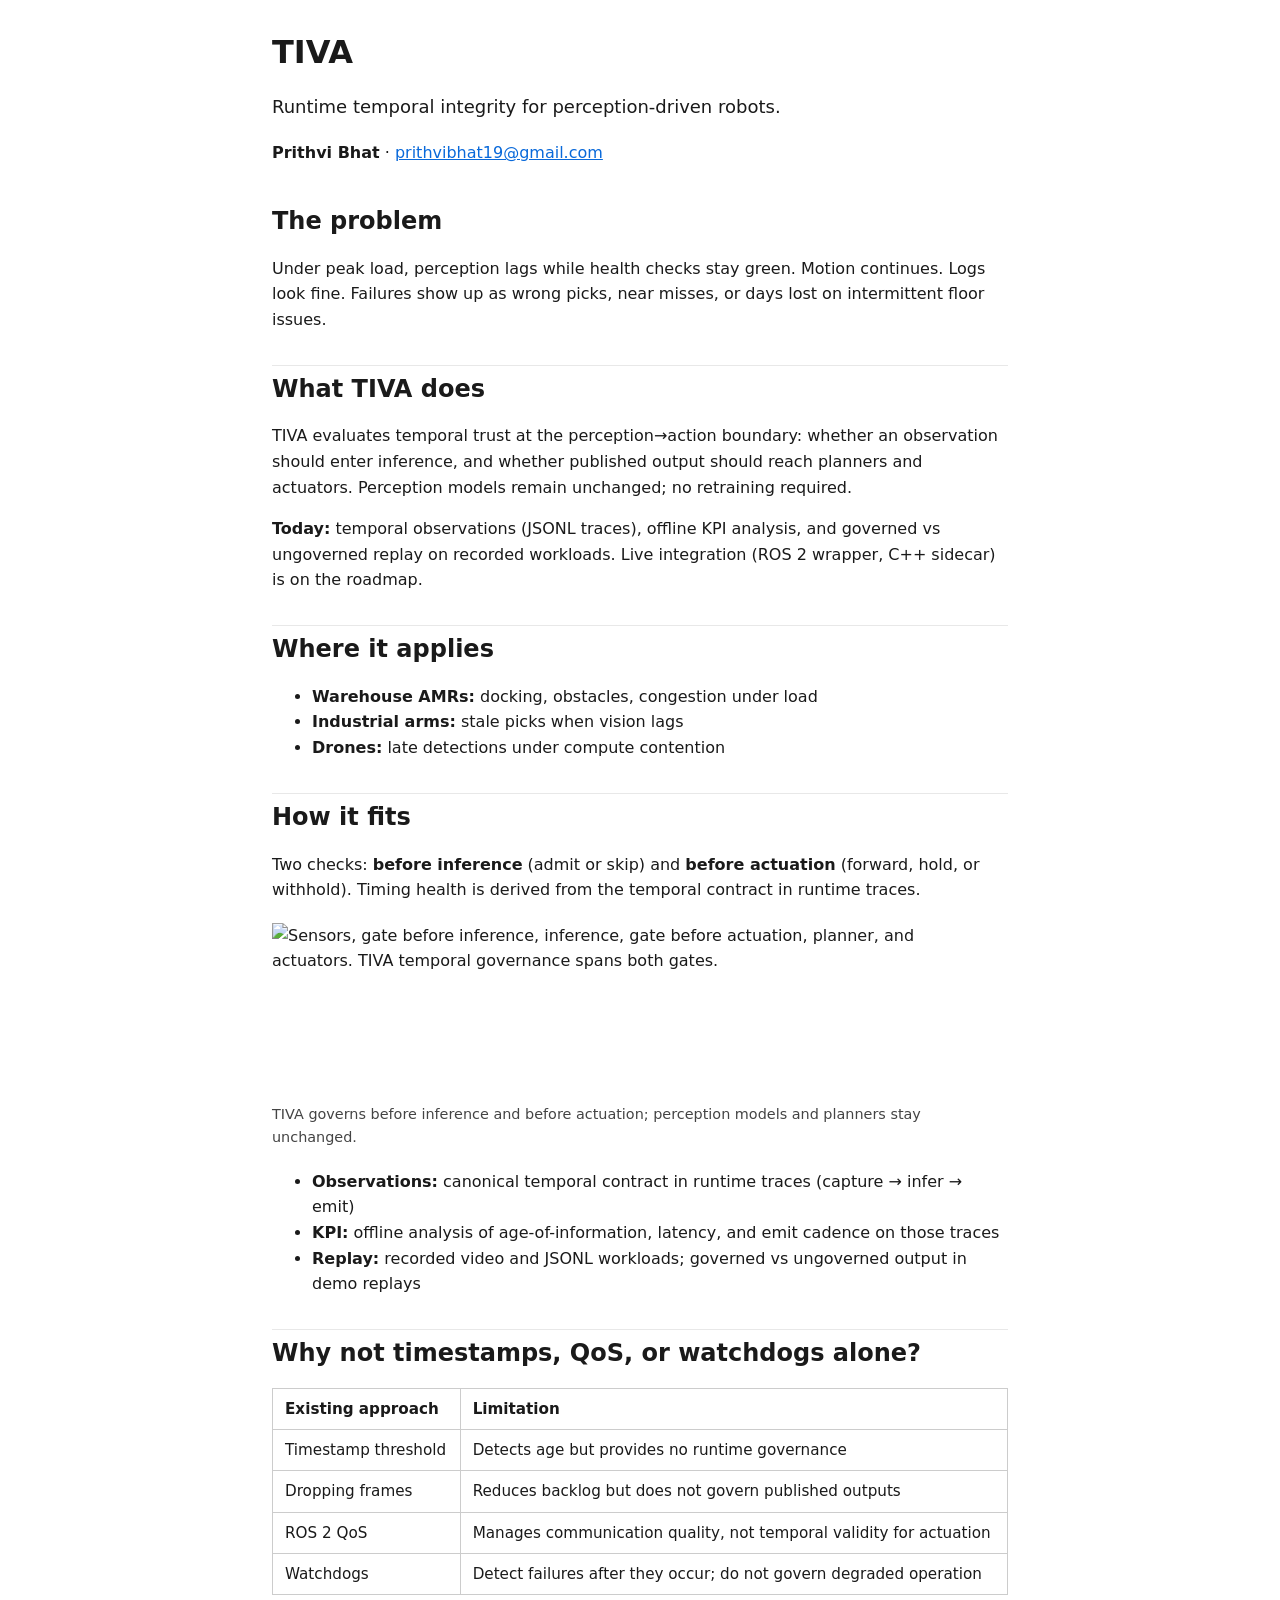
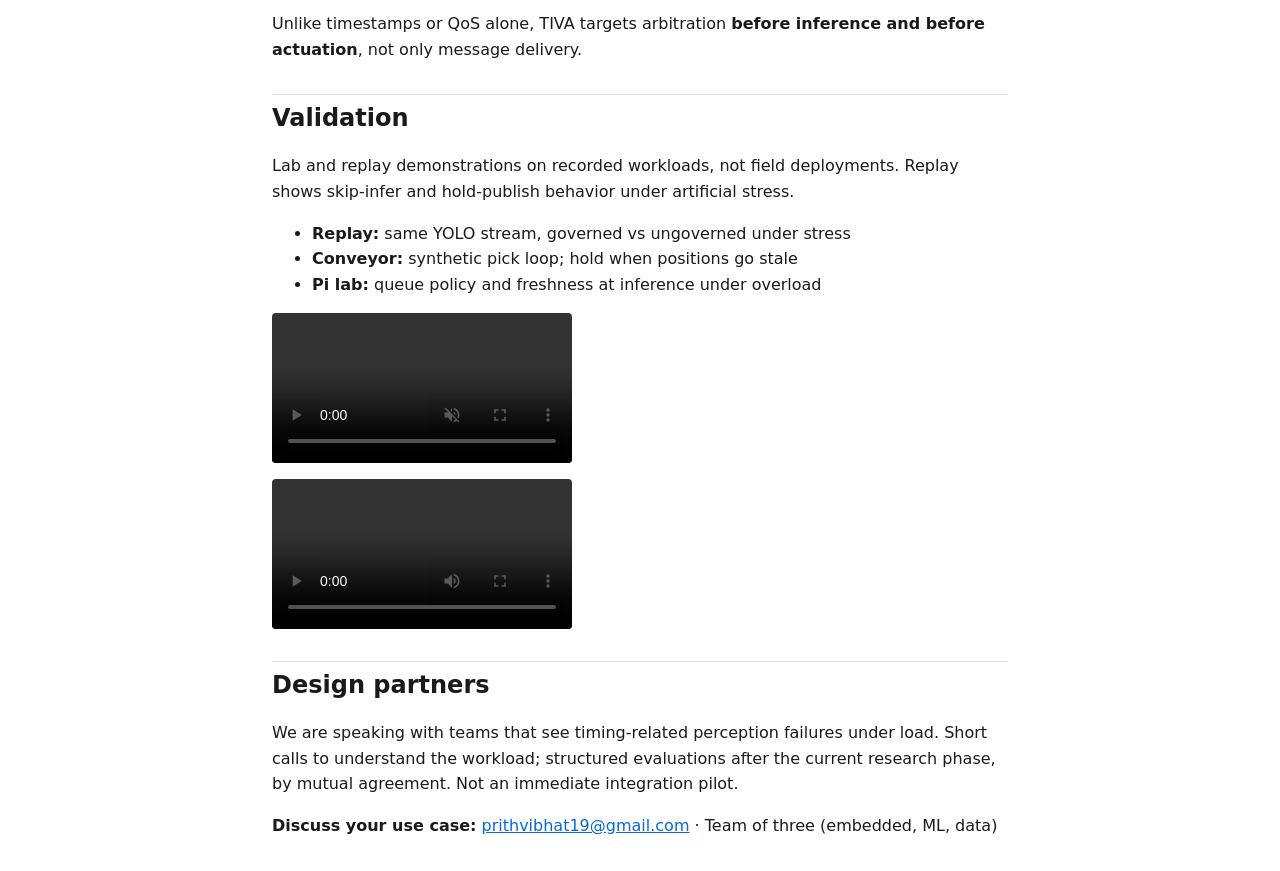
==== docs/index.html @ 8845ef8a "Update site" ====
<!DOCTYPE html>
<html lang="en">
<head>
  <meta charset="utf-8">
  <meta name="viewport" content="width=device-width, initial-scale=1">
  <title>TIVA: Runtime temporal integrity for perception-driven robots</title>
  <meta name="description" content="TIVA evaluates temporal trust before inference and before actuation in perception-driven robots.">
  <link rel="stylesheet" href="assets/css/site.css">
</head>
<body>
  <main class="content">
    <h1>TIVA</h1>
    <p class="tagline">Runtime temporal integrity for perception-driven robots.</p>
    <p class="contact"><strong>Prithvi Bhat</strong> · <a href="mailto:prithvibhat19@gmail.com">prithvibhat19@gmail.com</a></p>

    <h2>The problem</h2>
    <p>Under peak load, perception lags while health checks stay green. Motion continues. Logs look fine. Failures show up as wrong picks, near misses, or days lost on intermittent floor issues.</p>

    <h2>What TIVA does</h2>
    <p>TIVA evaluates temporal trust at the perception→action boundary: whether an observation should enter inference, and whether published output should reach planners and actuators. Perception models remain unchanged; no retraining required.</p>
    <p><strong>Today:</strong> temporal observations (JSONL traces), offline KPI analysis, and governed vs ungoverned replay on recorded workloads. Live integration (ROS 2 wrapper, C++ sidecar) is on the roadmap.</p>

    <h2>Where it applies</h2>
    <ul>
      <li><strong>Warehouse AMRs:</strong> docking, obstacles, congestion under load</li>
      <li><strong>Industrial arms:</strong> stale picks when vision lags</li>
      <li><strong>Drones:</strong> late detections under compute contention</li>
    </ul>

    <h2>How it fits</h2>
    <p>Two checks: <strong>before inference</strong> (admit or skip) and <strong>before actuation</strong> (forward, hold, or withhold). Timing health is derived from the temporal contract in runtime traces.</p>
    <figure class="diagram">
      <img src="assets/diagrams/tiva-gates.svg" width="720" height="172" alt="Sensors, gate before inference, inference, gate before actuation, planner, and actuators. TIVA temporal governance spans both gates.">
      <figcaption>TIVA governs before inference and before actuation; perception models and planners stay unchanged.</figcaption>
    </figure>
    <ul>
      <li><strong>Observations:</strong> canonical temporal contract in runtime traces (capture → infer → emit)</li>
      <li><strong>KPI:</strong> offline analysis of age-of-information, latency, and emit cadence on those traces</li>
      <li><strong>Replay:</strong> recorded video and JSONL workloads; governed vs ungoverned output in demo replays</li>
    </ul>

    <h2>Why not timestamps, QoS, or watchdogs alone?</h2>
    <table>
      <thead>
        <tr><th>Existing approach</th><th>Limitation</th></tr>
      </thead>
      <tbody>
        <tr><td>Timestamp threshold</td><td>Detects age but provides no runtime governance</td></tr>
        <tr><td>Dropping frames</td><td>Reduces backlog but does not govern published outputs</td></tr>
        <tr><td>ROS 2 QoS</td><td>Manages communication quality, not temporal validity for actuation</td></tr>
        <tr><td>Watchdogs</td><td>Detect failures after they occur; do not govern degraded operation</td></tr>
      </tbody>
    </table>
    <p>Unlike timestamps or QoS alone, TIVA targets arbitration <strong>before inference and before actuation</strong>, not only message delivery.</p>

    <h2>Validation</h2>
    <p>Lab and replay demonstrations on recorded workloads, not field deployments. Replay shows skip-infer and hold-publish behavior under artificial stress.</p>
    <ul>
      <li><strong>Replay:</strong> same YOLO stream, governed vs ungoverned under stress</li>
      <li><strong>Conveyor:</strong> synthetic pick loop; hold when positions go stale</li>
      <li><strong>Pi lab:</strong> queue policy and freshness at inference under overload</li>
    </ul>

    <video src="assets/videos/conveyor_20s.mp4" controls autoplay muted loop playsinline></video>
    <video src="assets/videos/replay_comparison_35s.mp4" controls playsinline></video>

    <h2>Design partners</h2>
    <p>We are speaking with teams that see timing-related perception failures under load. Short calls to understand the workload; structured evaluations after the current research phase, by mutual agreement. Not an immediate integration pilot.</p>
    <p><strong>Discuss your use case:</strong> <a href="mailto:prithvibhat19@gmail.com">prithvibhat19@gmail.com</a> · Team of three (embedded, ML, data)</p>
  </main>
</body>
</html>
---- docs/assets/css/site.css ----
body {
  font-family: system-ui, -apple-system, "Segoe UI", Roboto, sans-serif;
  max-width: 46rem;
  margin: 2rem auto;
  padding: 0 1.25rem;
  line-height: 1.6;
  color: #1a1a1a;
}

h1, h2, h3 {
  line-height: 1.25;
}

.acronym {
  font-size: 1rem;
  color: #444;
  margin: 0.25rem 0 0;
}

.tagline {
  font-size: 1.125rem;
  margin-top: 0.5rem;
}

.contact {
  margin-bottom: 2rem;
}

table {
  border-collapse: collapse;
  width: 100%;
  margin: 1rem 0;
  font-size: 0.95rem;
}

th, td {
  border: 1px solid #ccc;
  padding: 0.5rem 0.75rem;
  text-align: left;
  vertical-align: top;
}

video {
  display: block;
  max-width: 100%;
  margin: 1rem 0;
  border-radius: 4px;
}

.diagram {
  margin: 1.25rem 0;
}

.diagram img {
  display: block;
  max-width: 100%;
  height: auto;
}

.diagram figcaption {
  font-size: 0.9rem;
  color: #444;
  margin-top: 0.5rem;
}

a {
  color: #0969da;
}

h2 {
  margin-top: 2rem;
  padding-top: 0.5rem;
  border-top: 1px solid #e8e8e8;
}

h2:first-of-type {
  border-top: none;
  margin-top: 1.5rem;
}
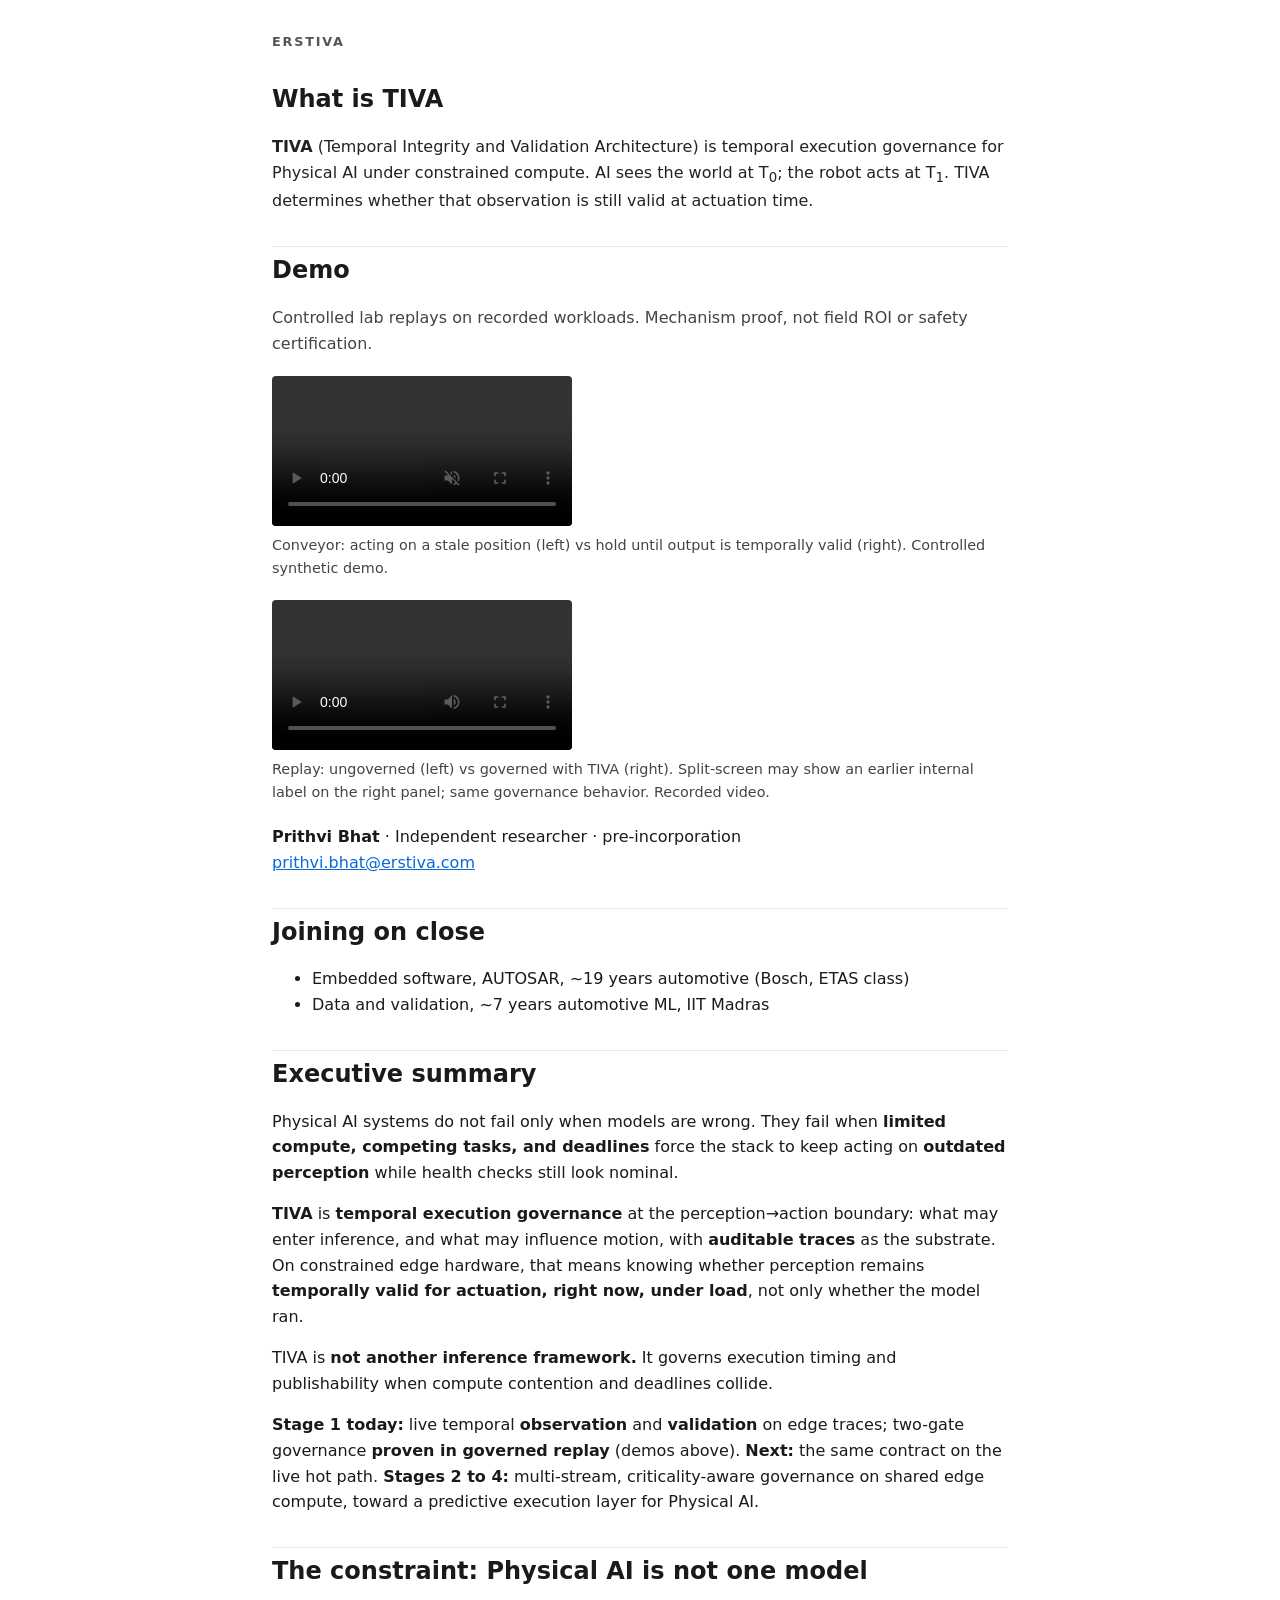
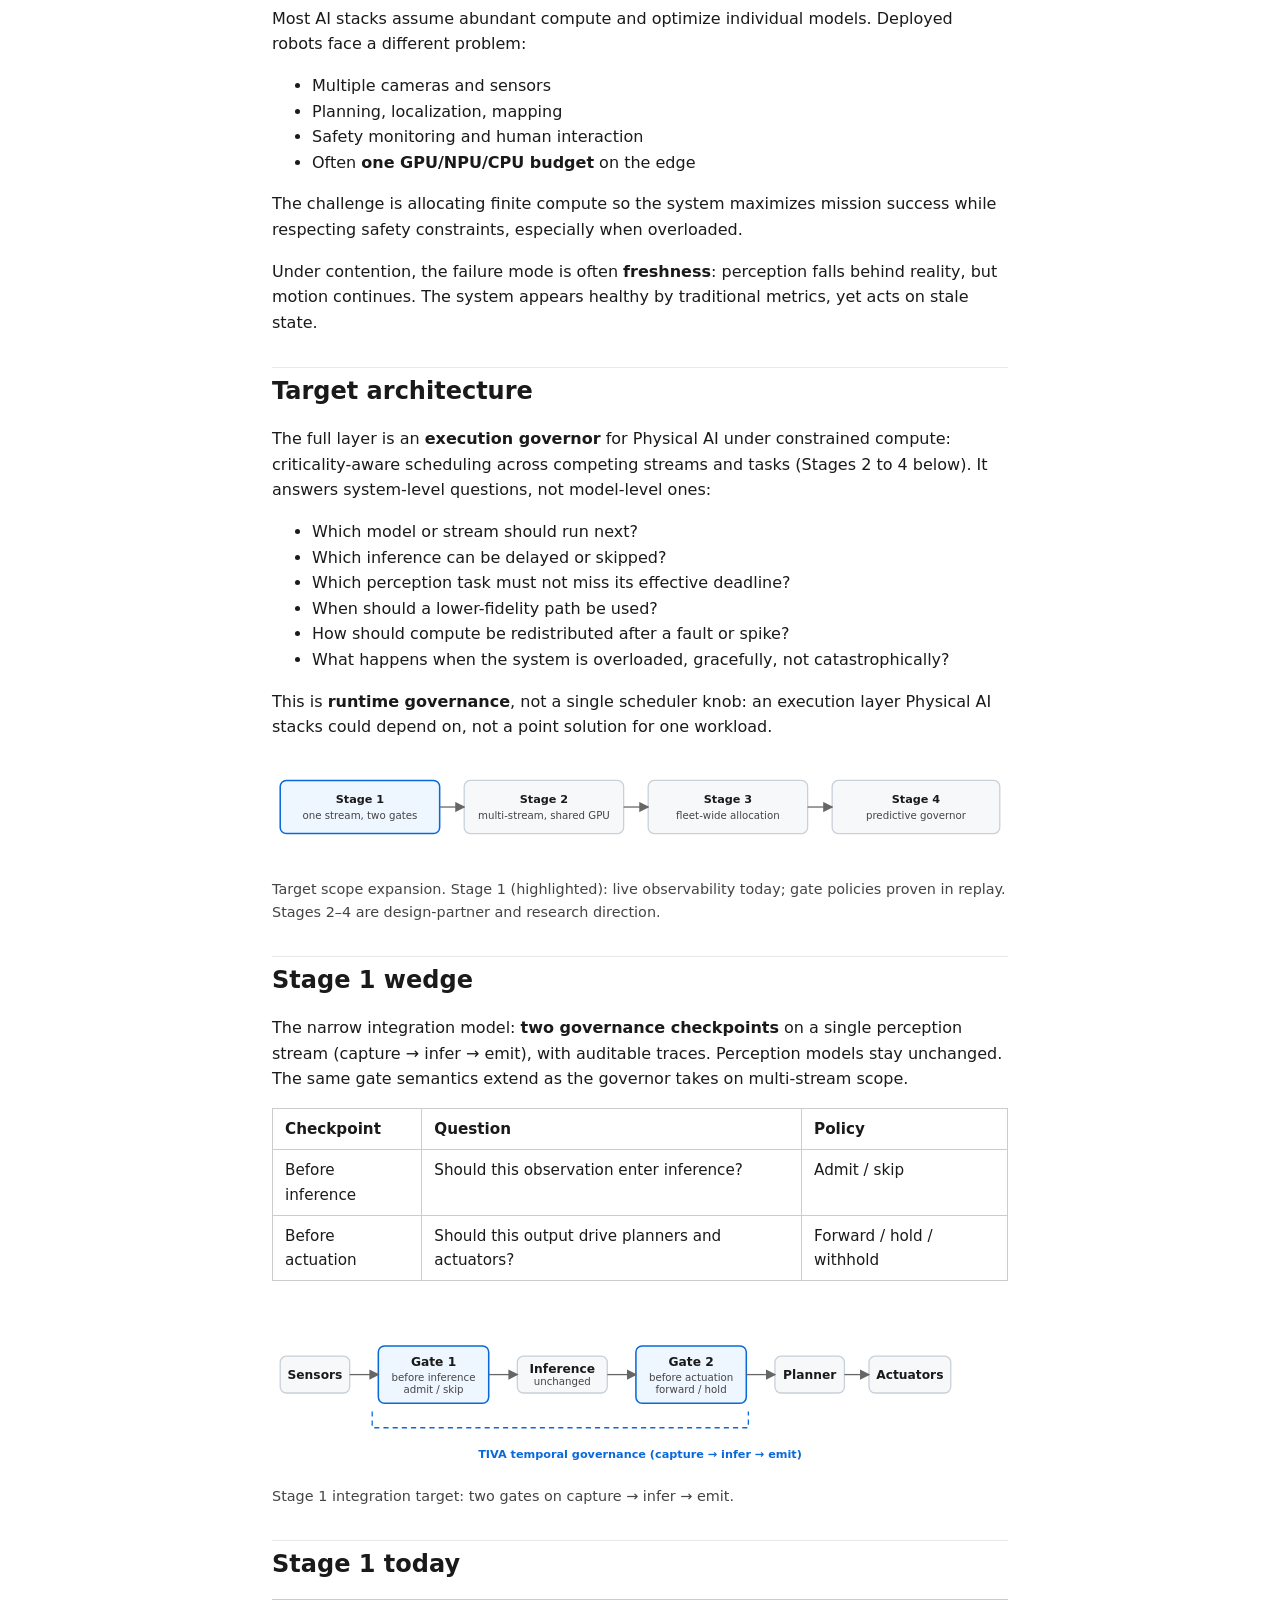
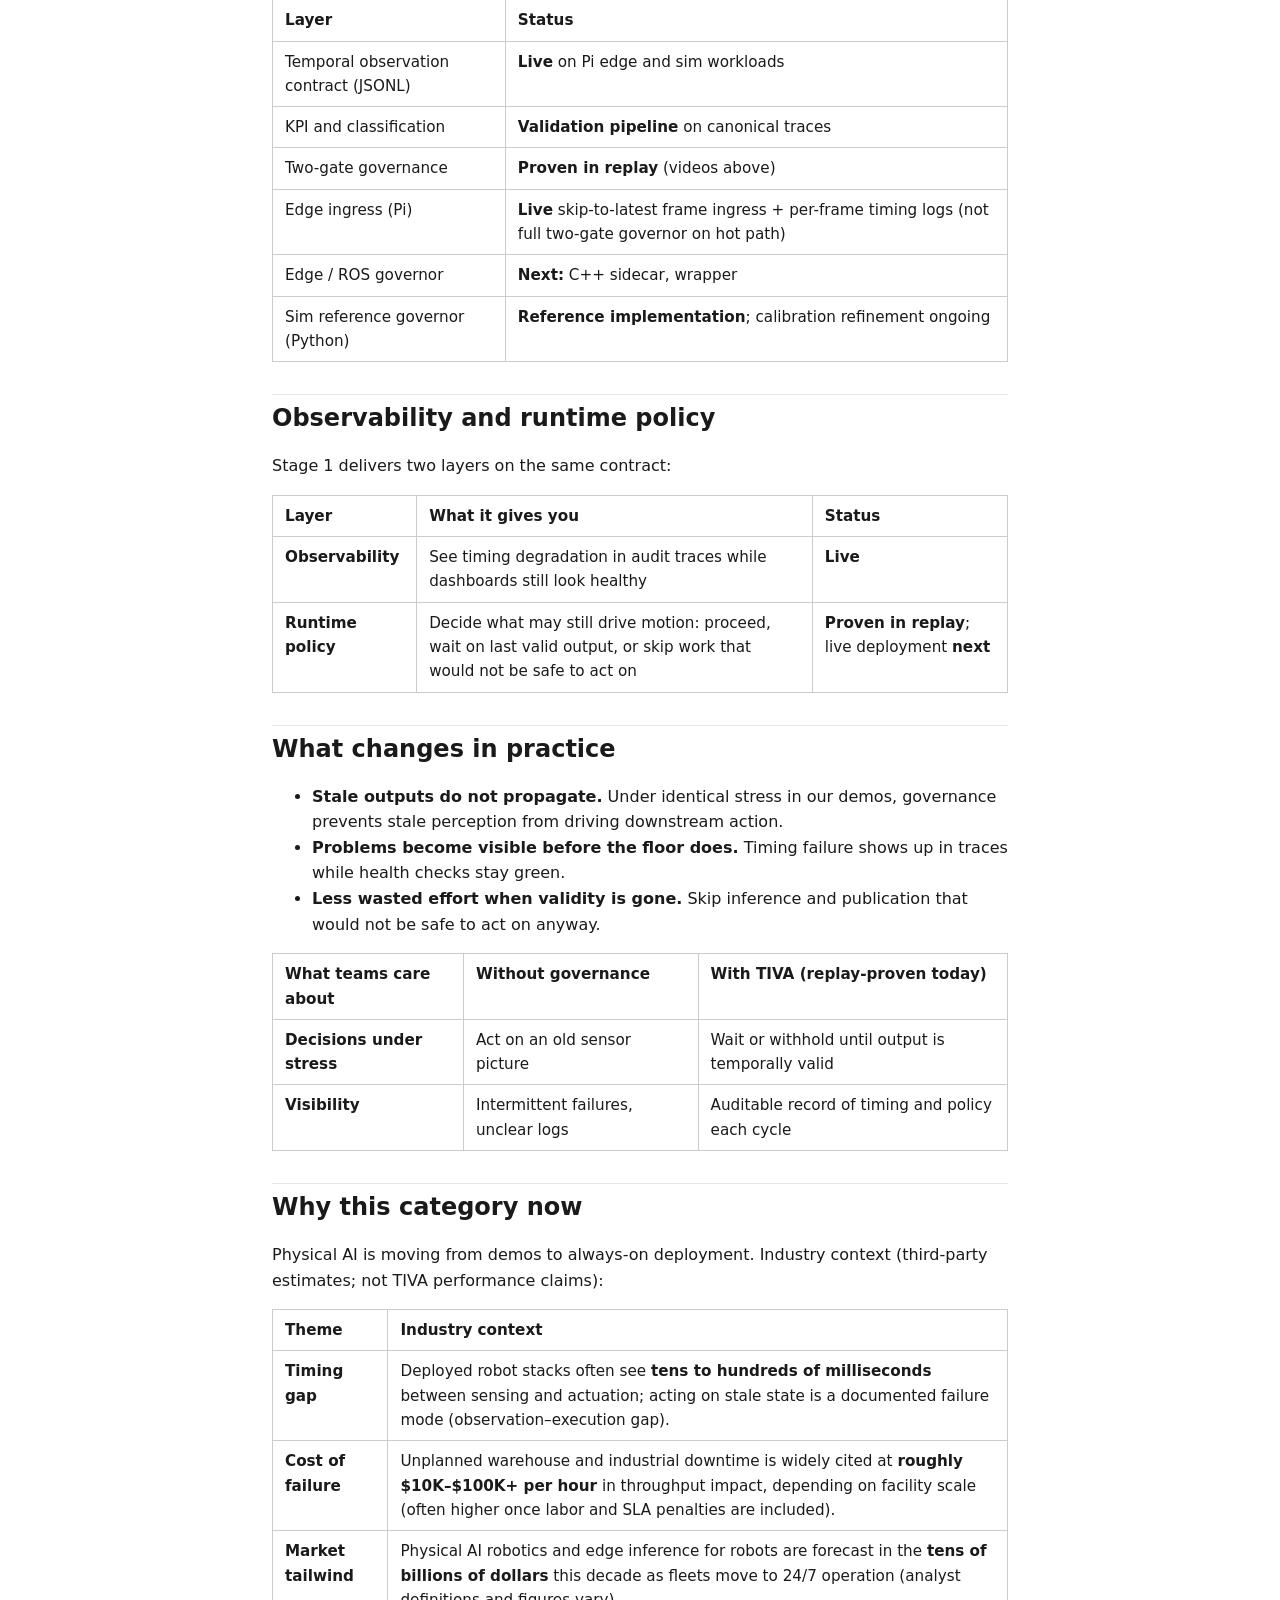
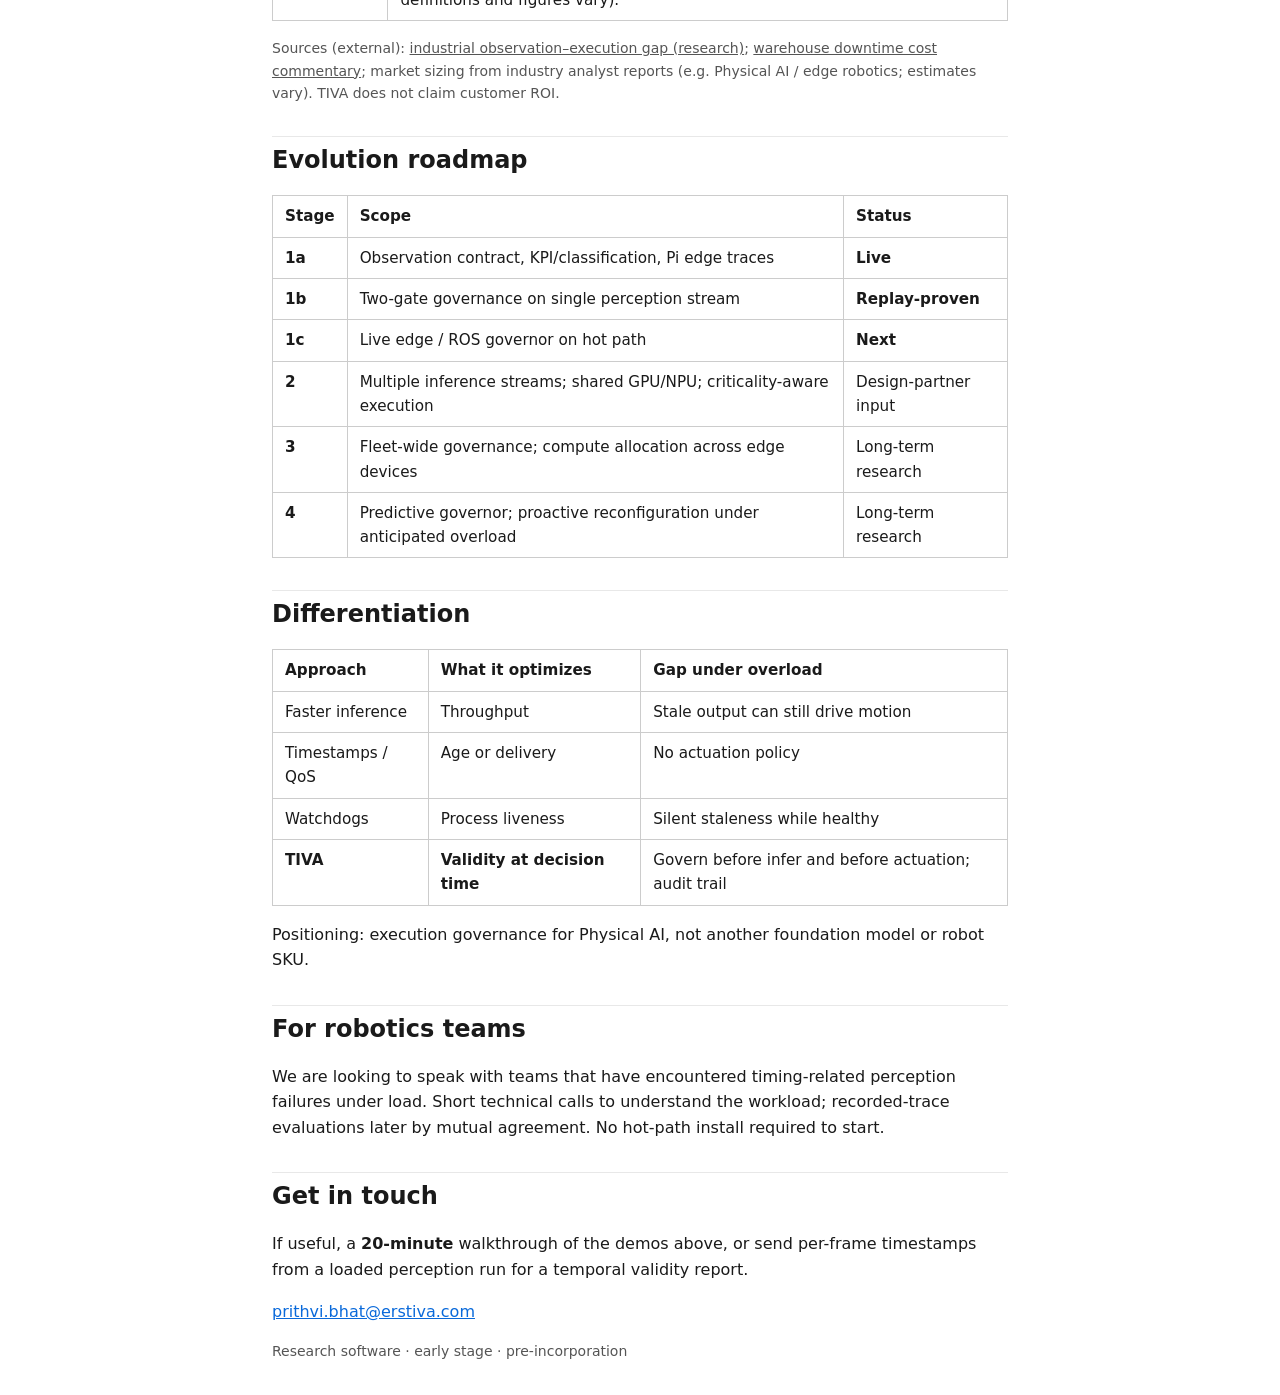
==== commit 1611ca29: "Erstiva public site." ====
--- a/docs/index.html
+++ b/docs/index.html
@@ -3,70 +3,234 @@
 <head>
   <meta charset="utf-8">
   <meta name="viewport" content="width=device-width, initial-scale=1">
-  <title>TIVA: Runtime temporal integrity for perception-driven robots</title>
-  <meta name="description" content="TIVA evaluates temporal trust before inference and before actuation in perception-driven robots.">
+  <script type="module" src="https://static.cloudflareinsights.com/beacon.min.js" data-cf-beacon='{"token": "62fd45e558dd4d1ab7195c3abc549db3"}'></script>
+  <title>Erstiva · TIVA — Temporal execution governance for Physical AI</title>
+  <meta name="description" content="TIVA (Temporal Integrity and Validation Architecture): execution governance at the perception→action boundary. AI sees at T₀; the robot acts at T₁.">
   <link rel="stylesheet" href="assets/css/site.css">
 </head>
 <body>
   <main class="content">
-    <h1>TIVA</h1>
-    <p class="tagline">Runtime temporal integrity for perception-driven robots.</p>
-    <p class="contact"><strong>Prithvi Bhat</strong> · <a href="mailto:prithvibhat19@gmail.com">prithvibhat19@gmail.com</a></p>
-
-    <h2>The problem</h2>
-    <p>Under peak load, perception lags while health checks stay green. Motion continues. Logs look fine. Failures show up as wrong picks, near misses, or days lost on intermittent floor issues.</p>
-
-    <h2>What TIVA does</h2>
-    <p>TIVA evaluates temporal trust at the perception→action boundary: whether an observation should enter inference, and whether published output should reach planners and actuators. Perception models remain unchanged; no retraining required.</p>
-    <p><strong>Today:</strong> temporal observations (JSONL traces), offline KPI analysis, and governed vs ungoverned replay on recorded workloads. Live integration (ROS 2 wrapper, C++ sidecar) is on the roadmap.</p>
-
-    <h2>Where it applies</h2>
-    <ul>
-      <li><strong>Warehouse AMRs:</strong> docking, obstacles, congestion under load</li>
-      <li><strong>Industrial arms:</strong> stale picks when vision lags</li>
-      <li><strong>Drones:</strong> late detections under compute contention</li>
-    </ul>
-
-    <h2>How it fits</h2>
-    <p>Two checks: <strong>before inference</strong> (admit or skip) and <strong>before actuation</strong> (forward, hold, or withhold). Timing health is derived from the temporal contract in runtime traces.</p>
+    <p class="brand-erstiva">Erstiva</p>
+
+    <h2 class="section-first">What is TIVA</h2>
+    <p class="what-is-tiva"><strong>TIVA</strong> (Temporal Integrity and Validation Architecture) is temporal execution governance for Physical AI under constrained compute. AI sees the world at T<sub>0</sub>; the robot acts at T<sub>1</sub>. TIVA determines whether that observation is still valid at actuation time.</p>
+
+    <h2>Demo</h2>
+    <p class="demo-lead">Controlled lab replays on recorded workloads. Mechanism proof, not field ROI or safety certification.</p>
+
+    <figure class="video-block">
+      <video src="assets/videos/conveyor_20s.mp4" controls autoplay muted loop playsinline></video>
+      <figcaption>Conveyor: acting on a stale position (left) vs hold until output is temporally valid (right). Controlled synthetic demo.</figcaption>
+    </figure>
+
+    <figure class="video-block">
+      <video src="assets/videos/replay_comparison_35s.mp4" controls playsinline preload="metadata"></video>
+      <figcaption>Replay: ungoverned (left) vs governed with TIVA (right). Split-screen may show an earlier internal label on the right panel; same governance behavior. Recorded video.</figcaption>
+    </figure>
+
+    <p class="contact"><strong>Prithvi Bhat</strong> · Independent researcher · pre-incorporation<br>
+    <a href="mailto:prithvi.bhat@erstiva.com">prithvi.bhat@erstiva.com</a></p>
+
+    <h2>Joining on close</h2>
+    <ul>
+      <li>Embedded software, AUTOSAR, ~19 years automotive (Bosch, ETAS class)</li>
+      <li>Data and validation, ~7 years automotive ML, IIT Madras</li>
+    </ul>
+
+    <h2>Executive summary</h2>
+    <p>Physical AI systems do not fail only when models are wrong. They fail when <strong>limited compute, competing tasks, and deadlines</strong> force the stack to keep acting on <strong>outdated perception</strong> while health checks still look nominal.</p>
+    <p><strong>TIVA</strong> is <strong>temporal execution governance</strong> at the perception→action boundary: what may enter inference, and what may influence motion, with <strong>auditable traces</strong> as the substrate. On constrained edge hardware, that means knowing whether perception remains <strong>temporally valid for actuation, right now, under load</strong>, not only whether the model ran.</p>
+    <p>TIVA is <strong>not another inference framework.</strong> It governs execution timing and publishability when compute contention and deadlines collide.</p>
+    <p><strong>Stage 1 today:</strong> live temporal <strong>observation</strong> and <strong>validation</strong> on edge traces; two-gate governance <strong>proven in governed replay</strong> (demos above). <strong>Next:</strong> the same contract on the live hot path. <strong>Stages 2 to 4:</strong> multi-stream, criticality-aware governance on shared edge compute, toward a predictive execution layer for Physical AI.</p>
+
+    <h2>The constraint: Physical AI is not one model</h2>
+    <p>Most AI stacks assume abundant compute and optimize individual models. Deployed robots face a different problem:</p>
+    <ul>
+      <li>Multiple cameras and sensors</li>
+      <li>Planning, localization, mapping</li>
+      <li>Safety monitoring and human interaction</li>
+      <li>Often <strong>one GPU/NPU/CPU budget</strong> on the edge</li>
+    </ul>
+    <p>The challenge is allocating finite compute so the system maximizes mission success while respecting safety constraints, especially when overloaded.</p>
+    <p>Under contention, the failure mode is often <strong>freshness</strong>: perception falls behind reality, but motion continues. The system appears healthy by traditional metrics, yet acts on stale state.</p>
+
+    <h2>Target architecture</h2>
+    <p>The full layer is an <strong>execution governor</strong> for Physical AI under constrained compute: criticality-aware scheduling across competing streams and tasks (Stages 2 to 4 below). It answers system-level questions, not model-level ones:</p>
+    <ul>
+      <li>Which model or stream should run next?</li>
+      <li>Which inference can be delayed or skipped?</li>
+      <li>Which perception task must not miss its effective deadline?</li>
+      <li>When should a lower-fidelity path be used?</li>
+      <li>How should compute be redistributed after a fault or spike?</li>
+      <li>What happens when the system is overloaded, gracefully, not catastrophically?</li>
+    </ul>
+    <p>This is <strong>runtime governance</strong>, not a single scheduler knob: an execution layer Physical AI stacks could depend on, not a point solution for one workload.</p>
     <figure class="diagram">
-      <img src="assets/diagrams/tiva-gates.svg" width="720" height="172" alt="Sensors, gate before inference, inference, gate before actuation, planner, and actuators. TIVA temporal governance spans both gates.">
-      <figcaption>TIVA governs before inference and before actuation; perception models and planners stay unchanged.</figcaption>
-    </figure>
-    <ul>
-      <li><strong>Observations:</strong> canonical temporal contract in runtime traces (capture → infer → emit)</li>
-      <li><strong>KPI:</strong> offline analysis of age-of-information, latency, and emit cadence on those traces</li>
-      <li><strong>Replay:</strong> recorded video and JSONL workloads; governed vs ungoverned output in demo replays</li>
-    </ul>
-
-    <h2>Why not timestamps, QoS, or watchdogs alone?</h2>
-    <table>
-      <thead>
-        <tr><th>Existing approach</th><th>Limitation</th></tr>
-      </thead>
-      <tbody>
-        <tr><td>Timestamp threshold</td><td>Detects age but provides no runtime governance</td></tr>
-        <tr><td>Dropping frames</td><td>Reduces backlog but does not govern published outputs</td></tr>
-        <tr><td>ROS 2 QoS</td><td>Manages communication quality, not temporal validity for actuation</td></tr>
-        <tr><td>Watchdogs</td><td>Detect failures after they occur; do not govern degraded operation</td></tr>
-      </tbody>
-    </table>
-    <p>Unlike timestamps or QoS alone, TIVA targets arbitration <strong>before inference and before actuation</strong>, not only message delivery.</p>
-
-    <h2>Validation</h2>
-    <p>Lab and replay demonstrations on recorded workloads, not field deployments. Replay shows skip-infer and hold-publish behavior under artificial stress.</p>
-    <ul>
-      <li><strong>Replay:</strong> same YOLO stream, governed vs ungoverned under stress</li>
-      <li><strong>Conveyor:</strong> synthetic pick loop; hold when positions go stale</li>
-      <li><strong>Pi lab:</strong> queue policy and freshness at inference under overload</li>
-    </ul>
-
-    <video src="assets/videos/conveyor_20s.mp4" controls autoplay muted loop playsinline></video>
-    <video src="assets/videos/replay_comparison_35s.mp4" controls playsinline></video>
-
-    <h2>Design partners</h2>
-    <p>We are speaking with teams that see timing-related perception failures under load. Short calls to understand the workload; structured evaluations after the current research phase, by mutual agreement. Not an immediate integration pilot.</p>
-    <p><strong>Discuss your use case:</strong> <a href="mailto:prithvibhat19@gmail.com">prithvibhat19@gmail.com</a> · Team of three (embedded, ML, data)</p>
+      <svg xmlns="http://www.w3.org/2000/svg" viewBox="0 0 720 108" role="img" aria-label="TIVA scope expansion from Stage 1 single stream to Stages 2 through 4 multi-stream fleet predictive governor">
+        <defs>
+          <marker id="scope-arrow" markerWidth="8" markerHeight="8" refX="7" refY="4" orient="auto">
+            <path d="M0,0 L8,4 L0,8 Z" fill="#666"/>
+          </marker>
+        </defs>
+        <rect x="8" y="20" width="156" height="52" rx="6" fill="#eef6ff" stroke="#0969da" stroke-width="1.5"/>
+        <text x="86" y="42" text-anchor="middle" font-family="system-ui,sans-serif" font-size="11" font-weight="600" fill="#1a1a1a">Stage 1</text>
+        <text x="86" y="58" text-anchor="middle" font-family="system-ui,sans-serif" font-size="10" fill="#444">one stream, two gates</text>
+        <rect x="188" y="20" width="156" height="52" rx="6" fill="#f6f8fa" stroke="#c8d0d8" stroke-width="1.25"/>
+        <text x="266" y="42" text-anchor="middle" font-family="system-ui,sans-serif" font-size="11" font-weight="600" fill="#1a1a1a">Stage 2</text>
+        <text x="266" y="58" text-anchor="middle" font-family="system-ui,sans-serif" font-size="10" fill="#444">multi-stream, shared GPU</text>
+        <rect x="368" y="20" width="156" height="52" rx="6" fill="#f6f8fa" stroke="#c8d0d8" stroke-width="1.25"/>
+        <text x="446" y="42" text-anchor="middle" font-family="system-ui,sans-serif" font-size="11" font-weight="600" fill="#1a1a1a">Stage 3</text>
+        <text x="446" y="58" text-anchor="middle" font-family="system-ui,sans-serif" font-size="10" fill="#444">fleet-wide allocation</text>
+        <rect x="548" y="20" width="164" height="52" rx="6" fill="#f6f8fa" stroke="#c8d0d8" stroke-width="1.25"/>
+        <text x="630" y="42" text-anchor="middle" font-family="system-ui,sans-serif" font-size="11" font-weight="600" fill="#1a1a1a">Stage 4</text>
+        <text x="630" y="58" text-anchor="middle" font-family="system-ui,sans-serif" font-size="10" fill="#444">predictive governor</text>
+        <path d="M164 46 H188" fill="none" stroke="#666" stroke-width="1.25" marker-end="url(#scope-arrow)"/>
+        <path d="M344 46 H368" fill="none" stroke="#666" stroke-width="1.25" marker-end="url(#scope-arrow)"/>
+        <path d="M524 46 H548" fill="none" stroke="#666" stroke-width="1.25" marker-end="url(#scope-arrow)"/>
+      </svg>
+      <figcaption>Target scope expansion. Stage 1 (highlighted): live observability today; gate policies proven in replay. Stages 2–4 are design-partner and research direction.</figcaption>
+    </figure>
+
+    <h2>Stage 1 wedge</h2>
+    <p>The narrow integration model: <strong>two governance checkpoints</strong> on a single perception stream (capture → infer → emit), with auditable traces. Perception models stay unchanged. The same gate semantics extend as the governor takes on multi-stream scope.</p>
+    <table>
+      <thead>
+        <tr><th>Checkpoint</th><th>Question</th><th>Policy</th></tr>
+      </thead>
+      <tbody>
+        <tr><td>Before inference</td><td>Should this observation enter inference?</td><td>Admit / skip</td></tr>
+        <tr><td>Before actuation</td><td>Should this output drive planners and actuators?</td><td>Forward / hold / withhold</td></tr>
+      </tbody>
+    </table>
+    <figure class="diagram">
+      <svg xmlns="http://www.w3.org/2000/svg" viewBox="0 0 720 172" role="img" aria-label="TIVA two-gate integration: sensors, gate before inference, inference, gate before actuation, planner, actuators">
+        <defs>
+          <marker id="tiva-arrow" markerWidth="8" markerHeight="8" refX="7" refY="4" orient="auto">
+            <path d="M0,0 L8,4 L0,8 Z" fill="#666"/>
+          </marker>
+        </defs>
+        <rect x="8" y="54" width="68" height="36" rx="6" fill="#f6f8fa" stroke="#c8d0d8" stroke-width="1.25"/>
+        <text x="42" y="76" text-anchor="middle" font-family="system-ui,sans-serif" font-size="12" font-weight="600" fill="#1a1a1a">Sensors</text>
+        <rect x="104" y="44" width="108" height="56" rx="6" fill="#eef6ff" stroke="#0969da" stroke-width="1.5"/>
+        <text x="158" y="64" text-anchor="middle" font-family="system-ui,sans-serif" font-size="12" font-weight="600" fill="#1a1a1a">Gate 1</text>
+        <text x="158" y="78" text-anchor="middle" font-family="system-ui,sans-serif" font-size="10" fill="#444">before inference</text>
+        <text x="158" y="90" text-anchor="middle" font-family="system-ui,sans-serif" font-size="10" fill="#444">admit / skip</text>
+        <rect x="240" y="54" width="88" height="36" rx="6" fill="#f6f8fa" stroke="#c8d0d8" stroke-width="1.25"/>
+        <text x="284" y="70" text-anchor="middle" font-family="system-ui,sans-serif" font-size="12" font-weight="600" fill="#1a1a1a">Inference</text>
+        <text x="284" y="82" text-anchor="middle" font-family="system-ui,sans-serif" font-size="10" fill="#444">unchanged</text>
+        <rect x="356" y="44" width="108" height="56" rx="6" fill="#eef6ff" stroke="#0969da" stroke-width="1.5"/>
+        <text x="410" y="64" text-anchor="middle" font-family="system-ui,sans-serif" font-size="12" font-weight="600" fill="#1a1a1a">Gate 2</text>
+        <text x="410" y="78" text-anchor="middle" font-family="system-ui,sans-serif" font-size="10" fill="#444">before actuation</text>
+        <text x="410" y="90" text-anchor="middle" font-family="system-ui,sans-serif" font-size="10" fill="#444">forward / hold</text>
+        <rect x="492" y="54" width="68" height="36" rx="6" fill="#f6f8fa" stroke="#c8d0d8" stroke-width="1.25"/>
+        <text x="526" y="76" text-anchor="middle" font-family="system-ui,sans-serif" font-size="12" font-weight="600" fill="#1a1a1a">Planner</text>
+        <rect x="584" y="54" width="80" height="36" rx="6" fill="#f6f8fa" stroke="#c8d0d8" stroke-width="1.25"/>
+        <text x="624" y="76" text-anchor="middle" font-family="system-ui,sans-serif" font-size="12" font-weight="600" fill="#1a1a1a">Actuators</text>
+        <path d="M76 72 H104" fill="none" stroke="#666" stroke-width="1.25" marker-end="url(#tiva-arrow)"/>
+        <path d="M212 72 H240" fill="none" stroke="#666" stroke-width="1.25" marker-end="url(#tiva-arrow)"/>
+        <path d="M328 72 H356" fill="none" stroke="#666" stroke-width="1.25" marker-end="url(#tiva-arrow)"/>
+        <path d="M464 72 H492" fill="none" stroke="#666" stroke-width="1.25" marker-end="url(#tiva-arrow)"/>
+        <path d="M560 72 H584" fill="none" stroke="#666" stroke-width="1.25" marker-end="url(#tiva-arrow)"/>
+        <path d="M98 108 V124 H466 V108" fill="none" stroke="#0969da" stroke-width="1.25" stroke-dasharray="5 4"/>
+        <text x="360" y="154" text-anchor="middle" font-family="system-ui,sans-serif" font-size="11" font-weight="600" fill="#0969da">TIVA temporal governance (capture &#8594; infer &#8594; emit)</text>
+      </svg>
+      <figcaption>Stage 1 integration target: two gates on capture → infer → emit.</figcaption>
+    </figure>
+
+    <h2>Stage 1 today</h2>
+    <table>
+      <thead>
+        <tr><th>Layer</th><th>Status</th></tr>
+      </thead>
+      <tbody>
+        <tr><td>Temporal observation contract (JSONL)</td><td><strong>Live</strong> on Pi edge and sim workloads</td></tr>
+        <tr><td>KPI and classification</td><td><strong>Validation pipeline</strong> on canonical traces</td></tr>
+        <tr><td>Two-gate governance</td><td><strong>Proven in replay</strong> (videos above)</td></tr>
+        <tr><td>Edge ingress (Pi)</td><td><strong>Live</strong> skip-to-latest frame ingress + per-frame timing logs (not full two-gate governor on hot path)</td></tr>
+        <tr><td>Edge / ROS governor</td><td><strong>Next:</strong> C++ sidecar, wrapper</td></tr>
+        <tr><td>Sim reference governor (Python)</td><td><strong>Reference implementation</strong>; calibration refinement ongoing</td></tr>
+      </tbody>
+    </table>
+
+    <h2>Observability and runtime policy</h2>
+    <p>Stage 1 delivers two layers on the same contract:</p>
+    <table>
+      <thead>
+        <tr><th>Layer</th><th>What it gives you</th><th>Status</th></tr>
+      </thead>
+      <tbody>
+        <tr><td><strong>Observability</strong></td><td>See timing degradation in audit traces while dashboards still look healthy</td><td><strong>Live</strong></td></tr>
+        <tr><td><strong>Runtime policy</strong></td><td>Decide what may still drive motion: proceed, wait on last valid output, or skip work that would not be safe to act on</td><td><strong>Proven in replay</strong>; live deployment <strong>next</strong></td></tr>
+      </tbody>
+    </table>
+
+    <h2>What changes in practice</h2>
+    <ul>
+      <li><strong>Stale outputs do not propagate.</strong> Under identical stress in our demos, governance prevents stale perception from driving downstream action.</li>
+      <li><strong>Problems become visible before the floor does.</strong> Timing failure shows up in traces while health checks stay green.</li>
+      <li><strong>Less wasted effort when validity is gone.</strong> Skip inference and publication that would not be safe to act on anyway.</li>
+    </ul>
+    <table>
+      <thead>
+        <tr><th>What teams care about</th><th>Without governance</th><th>With TIVA (replay-proven today)</th></tr>
+      </thead>
+      <tbody>
+        <tr><td><strong>Decisions under stress</strong></td><td>Act on an old sensor picture</td><td>Wait or withhold until output is temporally valid</td></tr>
+        <tr><td><strong>Visibility</strong></td><td>Intermittent failures, unclear logs</td><td>Auditable record of timing and policy each cycle</td></tr>
+      </tbody>
+    </table>
+
+    <h2>Why this category now</h2>
+    <p>Physical AI is moving from demos to always-on deployment. Industry context (third-party estimates; not TIVA performance claims):</p>
+    <table>
+      <thead>
+        <tr><th>Theme</th><th>Industry context</th></tr>
+      </thead>
+      <tbody>
+        <tr><td><strong>Timing gap</strong></td><td>Deployed robot stacks often see <strong>tens to hundreds of milliseconds</strong> between sensing and actuation; acting on stale state is a documented failure mode (observation–execution gap).</td></tr>
+        <tr><td><strong>Cost of failure</strong></td><td>Unplanned warehouse and industrial downtime is widely cited at <strong>roughly $10K–$100K+ per hour</strong> in throughput impact, depending on facility scale (often higher once labor and SLA penalties are included).</td></tr>
+        <tr><td><strong>Market tailwind</strong></td><td>Physical AI robotics and edge inference for robots are forecast in the <strong>tens of billions of dollars</strong> this decade as fleets move to 24/7 operation (analyst definitions and figures vary).</td></tr>
+      </tbody>
+    </table>
+    <p class="note">Sources (external): <a href="https://arxiv.org/abs/2602.14255">industrial observation–execution gap (research)</a>; <a href="https://peaklogix.com/what-happens-when-your-warehouse-system-goes-down-and-how-to-make-sure-it-doesnt/">warehouse downtime cost commentary</a>; market sizing from industry analyst reports (e.g. Physical AI / edge robotics; estimates vary). TIVA does not claim customer ROI.</p>
+
+    <h2>Evolution roadmap</h2>
+    <table>
+      <thead>
+        <tr><th>Stage</th><th>Scope</th><th>Status</th></tr>
+      </thead>
+      <tbody>
+        <tr><td><strong>1a</strong></td><td>Observation contract, KPI/classification, Pi edge traces</td><td><strong>Live</strong></td></tr>
+        <tr><td><strong>1b</strong></td><td>Two-gate governance on single perception stream</td><td><strong>Replay-proven</strong></td></tr>
+        <tr><td><strong>1c</strong></td><td>Live edge / ROS governor on hot path</td><td><strong>Next</strong></td></tr>
+        <tr><td><strong>2</strong></td><td>Multiple inference streams; shared GPU/NPU; criticality-aware execution</td><td>Design-partner input</td></tr>
+        <tr><td><strong>3</strong></td><td>Fleet-wide governance; compute allocation across edge devices</td><td>Long-term research</td></tr>
+        <tr><td><strong>4</strong></td><td>Predictive governor; proactive reconfiguration under anticipated overload</td><td>Long-term research</td></tr>
+      </tbody>
+    </table>
+
+    <h2>Differentiation</h2>
+    <table>
+      <thead>
+        <tr><th>Approach</th><th>What it optimizes</th><th>Gap under overload</th></tr>
+      </thead>
+      <tbody>
+        <tr><td>Faster inference</td><td>Throughput</td><td>Stale output can still drive motion</td></tr>
+        <tr><td>Timestamps / QoS</td><td>Age or delivery</td><td>No actuation policy</td></tr>
+        <tr><td>Watchdogs</td><td>Process liveness</td><td>Silent staleness while healthy</td></tr>
+        <tr><td><strong>TIVA</strong></td><td><strong>Validity at decision time</strong></td><td>Govern before infer and before actuation; audit trail</td></tr>
+      </tbody>
+    </table>
+    <p>Positioning: execution governance for Physical AI, not another foundation model or robot SKU.</p>
+
+    <h2>For robotics teams</h2>
+    <p>We are looking to speak with teams that have encountered timing-related perception failures under load. Short technical calls to understand the workload; recorded-trace evaluations later by mutual agreement. No hot-path install required to start.</p>
+
+    <h2>Get in touch</h2>
+    <p>If useful, a <strong>20-minute</strong> walkthrough of the demos above, or send per-frame timestamps from a loaded perception run for a temporal validity report.</p>
+    <p><a href="mailto:prithvi.bhat@erstiva.com">prithvi.bhat@erstiva.com</a></p>
+
+    <p class="note">Research software · early stage · pre-incorporation</p>
   </main>
 </body>
 </html>
--- a/docs/assets/css/site.css
+++ b/docs/assets/css/site.css
@@ -51,7 +51,8 @@
   margin: 1.25rem 0;
 }
 
-.diagram img {
+.diagram img,
+.diagram svg {
   display: block;
   max-width: 100%;
   height: auto;
@@ -63,8 +64,36 @@
   margin-top: 0.5rem;
 }
 
+.video-block {
+  margin: 1.25rem 0;
+}
+
+.video-block video {
+  margin-bottom: 0.5rem;
+}
+
+.video-block figcaption {
+  font-size: 0.9rem;
+  color: #444;
+}
+
+.video-block figcaption strong {
+  color: #1a1a1a;
+}
+
 a {
   color: #0969da;
+}
+
+.note {
+  font-size: 0.875rem;
+  color: #555;
+  margin: 0.75rem 0 0;
+}
+
+.note a {
+  color: #555;
+  text-decoration: underline;
 }
 
 h2 {
@@ -73,7 +102,48 @@
   border-top: 1px solid #e8e8e8;
 }
 
-h2:first-of-type {
+h2:first-of-type,
+h2.section-first {
   border-top: none;
   margin-top: 1.5rem;
 }
+
+.preview-banner {
+  font-size: 0.875rem;
+  color: #555;
+  background: #fff8e6;
+  border: 1px solid #e8d48a;
+  border-radius: 4px;
+  padding: 0.5rem 0.75rem;
+  margin-bottom: 1.5rem;
+}
+
+.brand-erstiva {
+  font-size: 0.8rem;
+  font-weight: 700;
+  letter-spacing: 0.14em;
+  text-transform: uppercase;
+  color: #555;
+  margin: 0 0 0.35rem;
+}
+
+h1.product-title {
+  font-size: 2rem;
+  margin: 0;
+}
+
+.hook {
+  font-size: 1.05rem;
+  margin: 1rem 0 1.25rem;
+  color: #222;
+}
+
+.what-is-tiva {
+  margin: 0 0 1.5rem;
+  color: #222;
+}
+
+.demo-lead {
+  margin-top: 0;
+  color: #444;
+}
